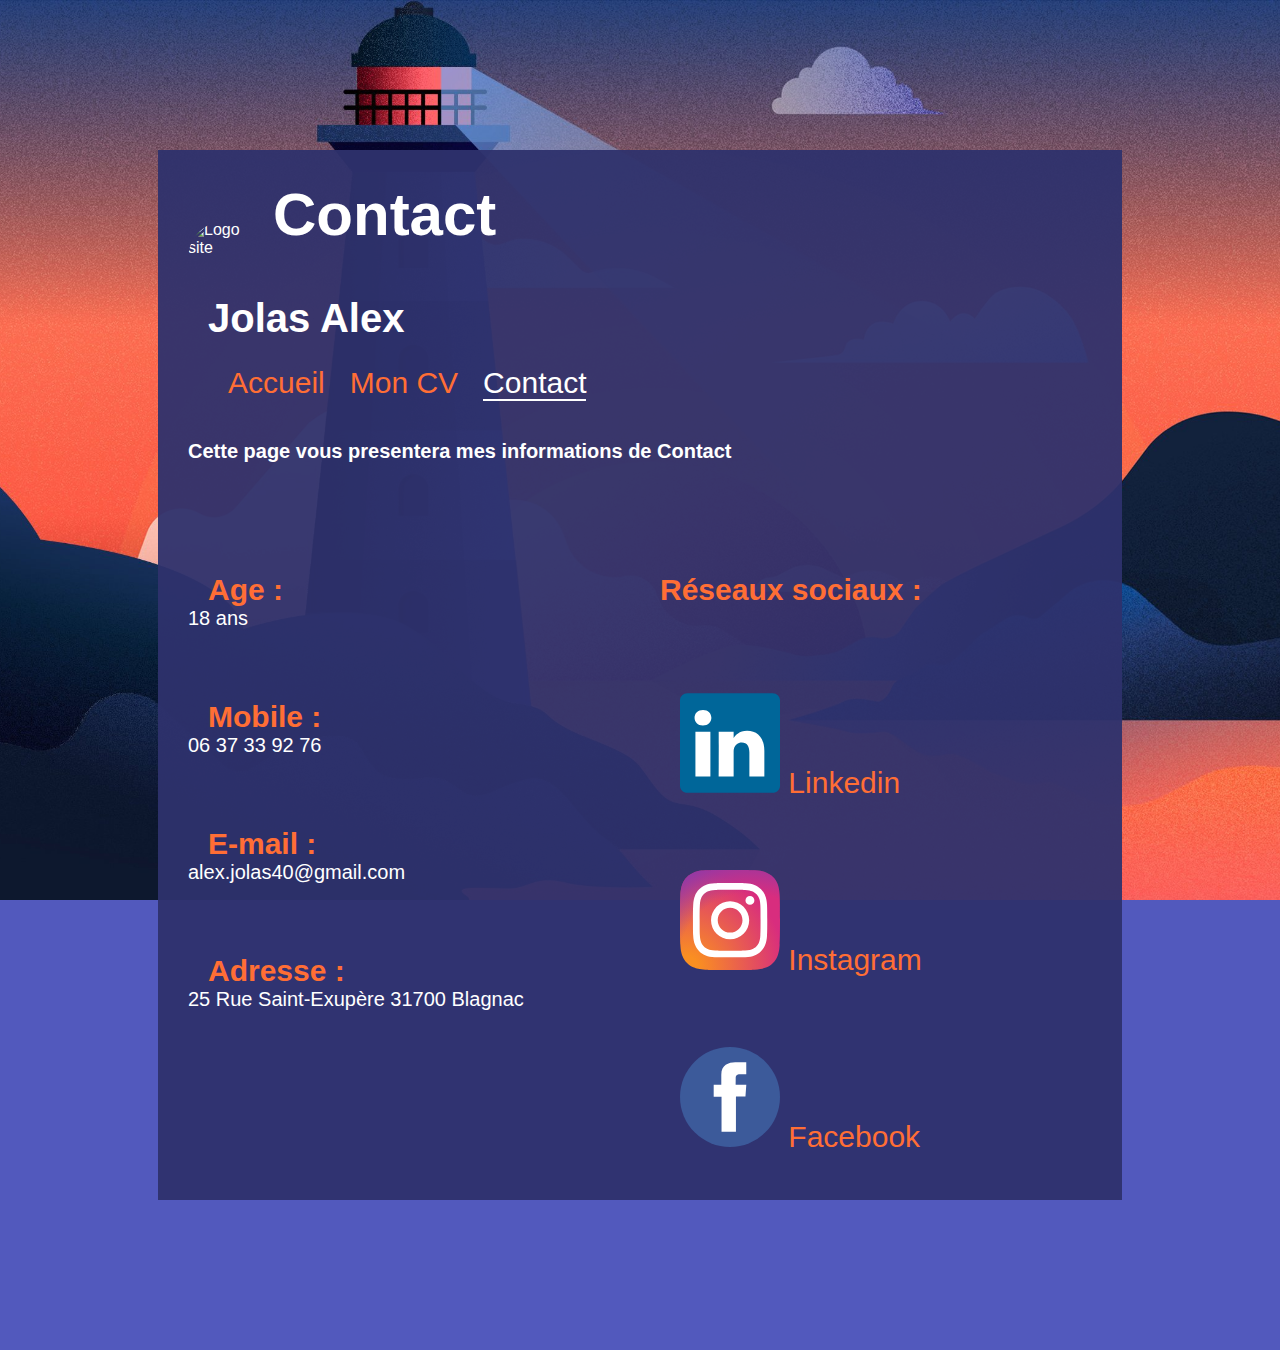
==== contact.html @ 782731d4 "Add files via upload" ====
<!DOCTYPE html>
<html>
    <head>
        <meta charset="utf-8" />
        <link rel="stylesheet" href="Jolas_Alex-Style.css" />
        <title>Contact -  - Site CV Jolas Alex</title>
    </head>
    
    <body>
        <div id="page">
            <header>
                <div id="titre_principal">
                    <div id="logo">
                        <img src="logo.png" alt="Logo site"/>
                        <h1>Contact</h1>    
                    </div>
                    <h2>Jolas Alex</h2>
                </div>
                
                <nav>
                    <ul>
                        <li><a href="index.html">Accueil</a></li>
                        <li><a href="moncv.html">Mon CV</a></li>
                        <li>
                            <span id='page_select'>
                                Contact
                            </span> 
                        </li>
                    </ul>
                </nav>
            </header>
            
            <div id="banniere_description">
                Cette page vous presentera mes informations de Contact
            </div>
 
            <div id="colonne">
                <div id="gauche">
                    <h3 class="orange">Age :</h3>
                    18 ans
                    <h3 class="orange">Mobile :</h3>
                    06 37 33 92 76
                    <h3 class="orange">E-mail :</h3>
                    alex.jolas40@gmail.com
                    <h3 class="orange">Adresse :</h3>
                    25 Rue Saint-Exupère
                    31700 Blagnac
                </div>
                <div id="droite">
                    <h3 class="orange">Réseaux sociaux :</h3>
                    <ul class="reseaux">
                        <li>
                            <a href="https://fr.linkedin.com/" class="lien">
                                <img src="linkedin_logo.svg" alt="Logo linkedin" class="logo_reseaux">
                            </a>
                            <a href="https://fr.linkedin.com/" class="lien">Linkedin</a>
                        </li>
                        <li>
                            <a href="https://fr.linkedin.com/" class="lien">
                                <img src="instagram_logo.svg" alt="Logo instagram" class="logo_reseaux">
                            </a>
                            <a href="https://fr.linkedin.com/" class="lien">Instagram</a>
                        </li>
                        <li>
                            <a href="https://fr.linkedin.com/" class="lien">
                                <img src="facebook_logo.svg" alt="Logo facebook" class="logo_reseaux">
                            </a>
                            <a href="https://fr.linkedin.com/" class="lien">Facebook</a>
                        </li>
                    </ul>
                </div>

            </div>
        </div>
    </body>
</html>
---- Jolas_Alex-Style.css ----
body {
    background-image: url(background.jpg);

    background-position: center top;

    background-repeat: no-repeat;
    
    background-attachment: fixed;
    
    background-size: cover;

    background-color: rgb(82, 89, 189);

    font-family: 'Lucida Sans', 'Lucida Sans Regular', 'Lucida Grande', 'Lucida Sans Unicode', Geneva, Verdana, sans-serif;
    }

#page{
    background-color: rgba(46, 50, 109, 0.95);
    margin: 150px;
    color: white;
    padding: 30px;
    min-height: 575px;
}
 
#logo
{
    display: flex;
    flex-direction: row;
    align-items: baseline;
}
#logo img
{
    width: 75px;
    height: 75px;
    border-radius: 50%;
}



h1{
    margin: 0 0 0 10px;
    font-size: 60px
}

h2{
    margin: 0 0 0 20px;
    font-size: 40px
}

h3{
    margin: 40px 0 0 20px;
    font-size: 30px
}

nav{
    margin: 25px 0px 40px 0px;
}

nav ul
{
    list-style-type: none;
    display: flex;
}

nav li
{
    margin-right: 25px;

}

nav a
{
    font-size: 1.3em;
    color: #ff6e35;
    text-decoration: none;
    font-size: 30px
}

nav a:hover
{
    color: rgb(161, 31, 47);
    border-bottom: 2px solid rgb(161, 31, 47);
}

#page_select{
    border-bottom: 2px solid white;
    color: white;
    font-size: 30px
}

.photo_droite{
    float: right;
    border-bottom-left-radius: 75px;
    padding: 0px 0px 10px 0px;
    margin: 0px 0px 0px 20px
}

article{
    text-align: justify;
    font-size: 20px
    
}

#banniere_description{
    font-size: 20px;
    font-weight: bold;
    margin-bottom: 40px;
}
.lien{
    text-decoration: none;
    color: #ff6e35;
}

.lien:hover{
    color:rgb(161, 31, 47);
}

.orange{
    color: #ff6e35;
    margin-top: 70px;
}

.orange_clair{
    color: #ff9f79;
}


.liste li{
    margin-bottom: 20px;
    font-size: 20px;
}

#colonne{
    display: flex;
    flex-wrap: wrap;
}
#gauche{
    flex: 50%;
    font-size: 20px;
}

#droite{
    flex: 50%;
}
.reseaux{
    list-style-type: none;
}
.reseaux li{
    padding-top: 70px;
    font-size: 30px;
    
}
.logo_reseaux{
    width: 100px;
}
.logo_reseaux:hover{
    filter: brightness(0.7);
}
.clickable{
    padding: 10px 30px 0px 0px;
}
.clickable:hover{
    filter: brightness(0.6);
}
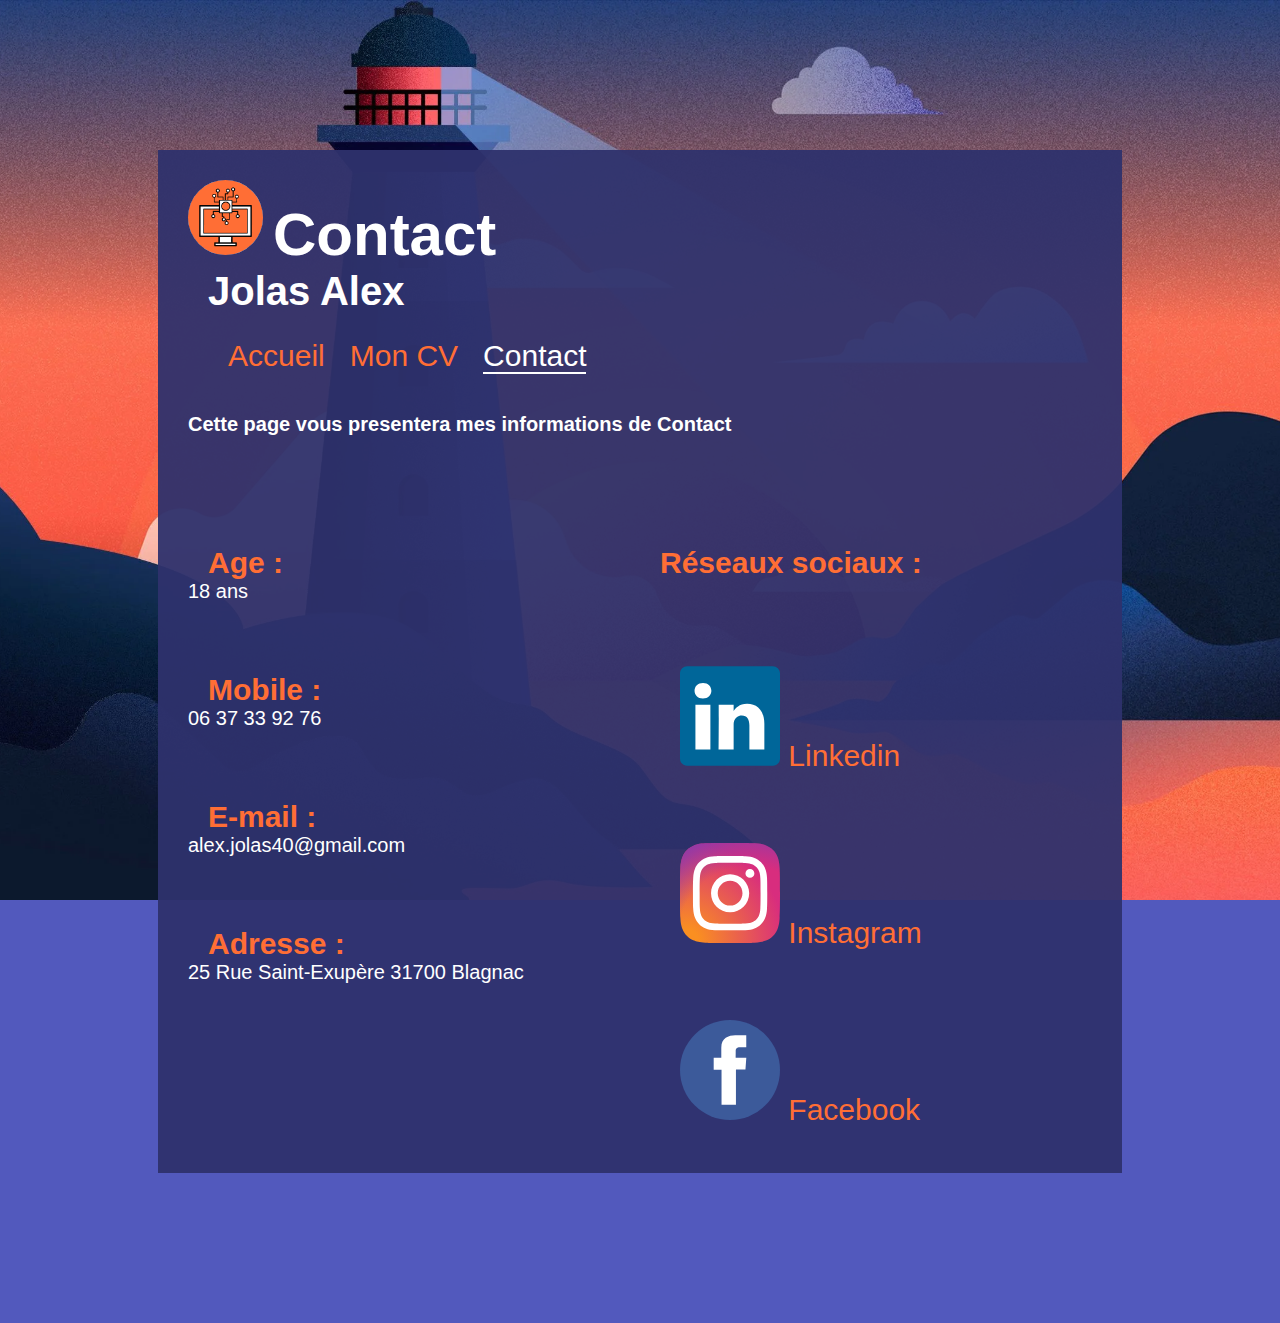
==== commit 7f6c4c58: "webp" ====
--- a/contact.html
+++ b/contact.html
@@ -1,5 +1,5 @@
 <!DOCTYPE html>
-<html>
+<html lang="fr">
     <head>
         <meta charset="utf-8" />
         <link rel="stylesheet" href="Jolas_Alex-Style.css" />
@@ -11,7 +11,7 @@
             <header>
                 <div id="titre_principal">
                     <div id="logo">
-                        <img src="logo.png" alt="Logo site"/>
+                        <img src="logo.webp" alt="Logo site"/>
                         <h1>Contact</h1>    
                     </div>
                     <h2>Jolas Alex</h2>
@@ -50,22 +50,22 @@
                     <h3 class="orange">Réseaux sociaux :</h3>
                     <ul class="reseaux">
                         <li>
-                            <a href="https://fr.linkedin.com/" class="lien">
+                            <a href="https://fr.linkedin.com/" class="lien" target="_blank">
                                 <img src="linkedin_logo.svg" alt="Logo linkedin" class="logo_reseaux">
                             </a>
                             <a href="https://fr.linkedin.com/" class="lien">Linkedin</a>
                         </li>
                         <li>
-                            <a href="https://fr.linkedin.com/" class="lien">
+                            <a href="https://www.instagram.com/jolas_alex/" class="lien" target="_blank">
                                 <img src="instagram_logo.svg" alt="Logo instagram" class="logo_reseaux">
                             </a>
-                            <a href="https://fr.linkedin.com/" class="lien">Instagram</a>
+                            <a href="https://www.instagram.com/jolas_alex/" class="lien">Instagram</a>
                         </li>
                         <li>
-                            <a href="https://fr.linkedin.com/" class="lien">
+                            <a href="https://www.facebook.com/alex.jolex.39" class="lien" target="_blank">
                                 <img src="facebook_logo.svg" alt="Logo facebook" class="logo_reseaux">
                             </a>
-                            <a href="https://fr.linkedin.com/" class="lien">Facebook</a>
+                            <a href="https://www.facebook.com/alex.jolex.39" class="lien">Facebook</a>
                         </li>
                     </ul>
                 </div>
--- a/Jolas_Alex-Style.css
+++ b/Jolas_Alex-Style.css
@@ -1,5 +1,5 @@
 body {
-    background-image: url(background.jpg);
+    background-image: url(background.webp);
 
     background-position: center top;
 
@@ -95,10 +95,9 @@
     margin: 0px 0px 0px 20px
 }
 
-article{
+content{
     text-align: justify;
     font-size: 20px
-    
 }
 
 #banniere_description{
